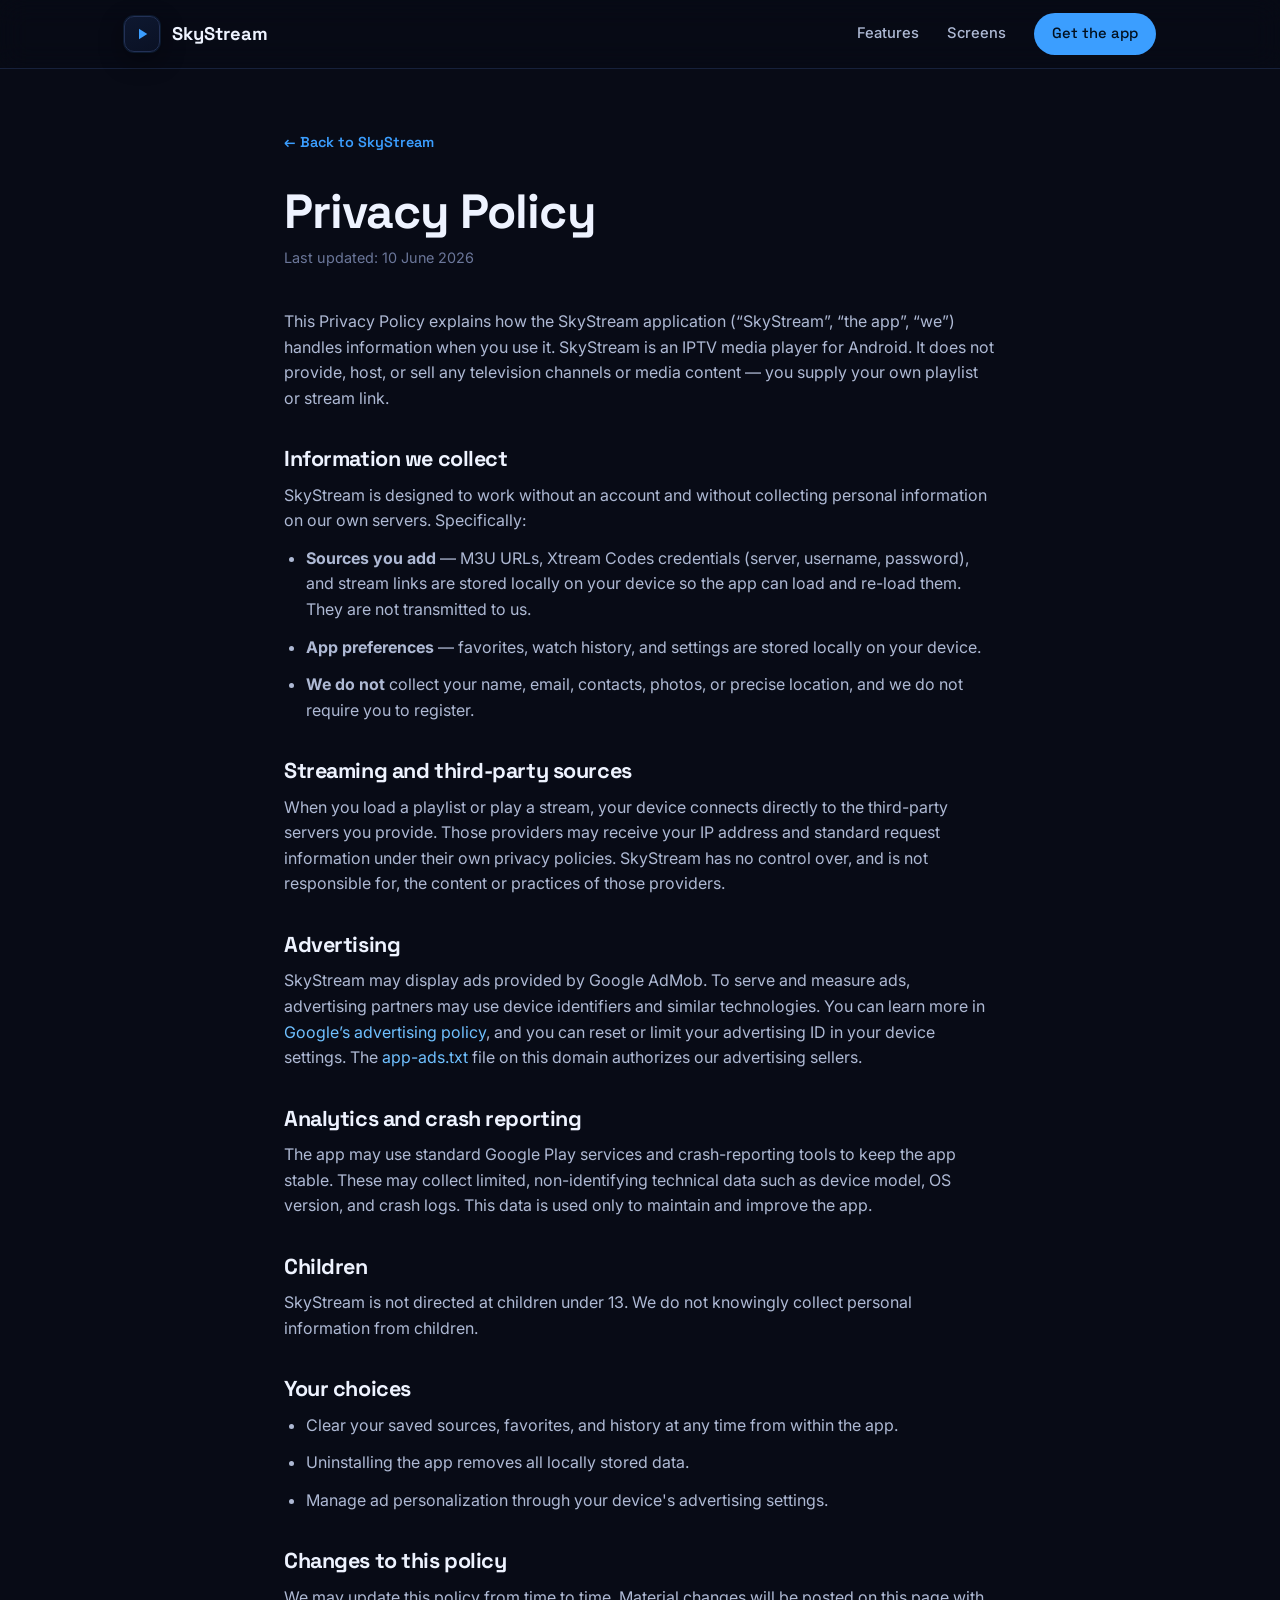
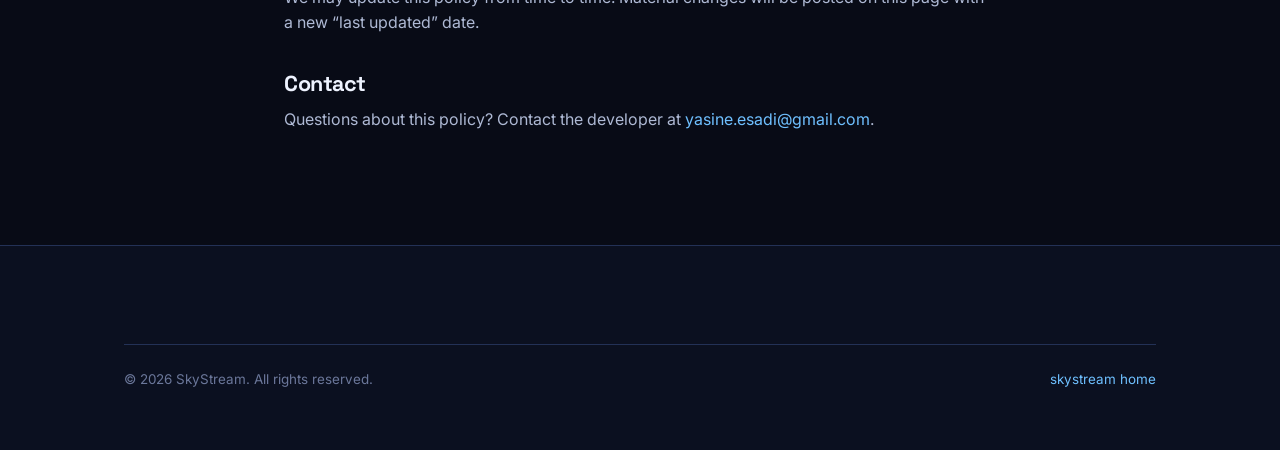
==== privacy-policy.html @ 819ec319 "add pub add web content" ====
<!DOCTYPE html>
<html lang="en">
<head>
  <meta charset="UTF-8" />
  <meta name="viewport" content="width=device-width, initial-scale=1.0" />
  <title>Privacy Policy — SkyStream</title>
  <meta name="description" content="Privacy policy for the SkyStream IPTV player Android app." />
  <link rel="preconnect" href="https://fonts.googleapis.com" />
  <link rel="preconnect" href="https://fonts.gstatic.com" crossorigin />
  <link href="https://fonts.googleapis.com/css2?family=Space+Grotesk:wght@500;600;700&family=Inter:wght@400;500;600&display=swap" rel="stylesheet" />
  <link rel="stylesheet" href="styles.css" />
</head>
<body>
  <header class="nav">
    <div class="wrap">
      <a class="brand" href="index.html">
        <span class="glyph" aria-hidden="true"><svg viewBox="0 0 24 24" fill="none"><path d="M8 5v14l11-7L8 5z" fill="#3b9eff"/></svg></span>
        SkyStream
      </a>
      <nav class="nav-links" aria-label="Primary">
        <a href="index.html#features">Features</a>
        <a href="index.html#screens">Screens</a>
        <a class="nav-cta" href="https://play.google.com/store/apps/details?id=com.essadi.skystream">Get the app</a>
      </nav>
    </div>
  </header>

  <main class="legal">
    <div class="wrap">
      <a class="back" href="index.html">← Back to SkyStream</a>
      <h1>Privacy Policy</h1>
      <p class="updated">Last updated: 10 June 2026</p>

      <p>This Privacy Policy explains how the SkyStream application (“SkyStream”, “the app”, “we”) handles information when you use it. SkyStream is an IPTV media player for Android. It does not provide, host, or sell any television channels or media content — you supply your own playlist or stream link.</p>

      <h2>Information we collect</h2>
      <p>SkyStream is designed to work without an account and without collecting personal information on our own servers. Specifically:</p>
      <ul>
        <li><strong>Sources you add</strong> — M3U URLs, Xtream Codes credentials (server, username, password), and stream links are stored locally on your device so the app can load and re-load them. They are not transmitted to us.</li>
        <li><strong>App preferences</strong> — favorites, watch history, and settings are stored locally on your device.</li>
        <li><strong>We do not</strong> collect your name, email, contacts, photos, or precise location, and we do not require you to register.</li>
      </ul>

      <h2>Streaming and third-party sources</h2>
      <p>When you load a playlist or play a stream, your device connects directly to the third-party servers you provide. Those providers may receive your IP address and standard request information under their own privacy policies. SkyStream has no control over, and is not responsible for, the content or practices of those providers.</p>

      <h2>Advertising</h2>
      <p>SkyStream may display ads provided by Google AdMob. To serve and measure ads, advertising partners may use device identifiers and similar technologies. You can learn more in <a href="https://policies.google.com/technologies/ads">Google’s advertising policy</a>, and you can reset or limit your advertising ID in your device settings. The <a href="app-ads.txt">app-ads.txt</a> file on this domain authorizes our advertising sellers.</p>

      <h2>Analytics and crash reporting</h2>
      <p>The app may use standard Google Play services and crash-reporting tools to keep the app stable. These may collect limited, non-identifying technical data such as device model, OS version, and crash logs. This data is used only to maintain and improve the app.</p>

      <h2>Children</h2>
      <p>SkyStream is not directed at children under 13. We do not knowingly collect personal information from children.</p>

      <h2>Your choices</h2>
      <ul>
        <li>Clear your saved sources, favorites, and history at any time from within the app.</li>
        <li>Uninstalling the app removes all locally stored data.</li>
        <li>Manage ad personalization through your device's advertising settings.</li>
      </ul>

      <h2>Changes to this policy</h2>
      <p>We may update this policy from time to time. Material changes will be posted on this page with a new “last updated” date.</p>

      <h2>Contact</h2>
      <p>Questions about this policy? Contact the developer at <a href="mailto:yasine.esadi@gmail.com">yasine.esadi@gmail.com</a>.</p>
    </div>
  </main>

  <footer>
    <div class="wrap">
      <div class="foot-base">
        <span>© 2026 SkyStream. All rights reserved.</span>
        <span><a href="index.html" style="color:var(--sky-bright)">skystream home</a></span>
      </div>
    </div>
  </footer>
</body>
</html>
---- styles.css ----
/* ============================================================
   SkyStream — landing page styles
   Palette: night-sky navy + sky blue, with a "live signal"
   pulse as the signature motif.
   ============================================================ */

:root {
  --bg:        #080b16;
  --bg-2:      #0b1020;
  --surface:   #121a30;
  --surface-2: #18233f;
  --line:      #233156;
  --sky:       #3b9eff;   /* the app's accent */
  --sky-bright:#6fc0ff;
  --sky-deep:  #1d6fd6;
  --online:    #34d399;   /* the app's "online/working" green */
  --offline:   #f0556a;
  --ink:       #eef3ff;
  --ink-soft:  #aeb9d4;
  --ink-mute:  #6b779a;

  --font-display: "Space Grotesk", system-ui, sans-serif;
  --font-body:    "Inter", system-ui, -apple-system, sans-serif;

  --maxw: 1080px;
  --radius: 18px;
}

* { box-sizing: border-box; margin: 0; padding: 0; }

html { scroll-behavior: smooth; }

body {
  font-family: var(--font-body);
  background: var(--bg);
  color: var(--ink);
  line-height: 1.6;
  -webkit-font-smoothing: antialiased;
  overflow-x: hidden;
}

a { color: inherit; text-decoration: none; }
img { display: block; max-width: 100%; }

.wrap { width: 100%; max-width: var(--maxw); margin-inline: auto; padding-inline: 24px; }

.eyebrow {
  font-family: var(--font-display);
  text-transform: uppercase;
  letter-spacing: .22em;
  font-size: .72rem;
  font-weight: 600;
  color: var(--sky);
  display: inline-flex;
  align-items: center;
  gap: 10px;
}
.eyebrow::before {
  content: "";
  width: 26px; height: 1px;
  background: linear-gradient(90deg, var(--sky), transparent);
}

h1, h2, h3 { font-family: var(--font-display); line-height: 1.08; letter-spacing: -0.02em; }

/* ---------- Top nav ---------- */
.nav {
  position: sticky; top: 0; z-index: 50;
  backdrop-filter: blur(14px);
  background: rgba(8,11,22,.72);
  border-bottom: 1px solid rgba(35,49,86,.6);
}
.nav .wrap { display: flex; align-items: center; justify-content: space-between; height: 68px; }
.brand { display: flex; align-items: center; gap: 12px; font-family: var(--font-display); font-weight: 700; font-size: 1.15rem; }
.brand .glyph {
  width: 36px; height: 36px; border-radius: 10px;
  background: linear-gradient(160deg, #0e1830, #0a1124);
  border: 1px solid var(--line);
  display: grid; place-items: center;
  box-shadow: 0 0 0 1px rgba(59,158,255,.12), 0 8px 24px rgba(0,0,0,.4);
}
.brand .glyph svg { width: 18px; height: 18px; }
.nav-links { display: flex; align-items: center; gap: 28px; }
.nav-links a { color: var(--ink-soft); font-size: .92rem; font-weight: 500; transition: color .2s; }
.nav-links a:hover { color: var(--ink); }
.nav-cta {
  font-family: var(--font-display); font-weight: 600; font-size: .85rem;
  padding: 9px 18px; border-radius: 999px;
  background: var(--sky); color: #02101f !important;
  transition: transform .2s, box-shadow .2s;
}
.nav-cta:hover { transform: translateY(-1px); box-shadow: 0 8px 20px rgba(59,158,255,.35); }
@media (max-width: 720px){ .nav-links a:not(.nav-cta){ display:none; } }

/* ---------- Hero ---------- */
.hero { position: relative; padding: 84px 0 96px; overflow: hidden; }
.hero::before { /* sky-glow */
  content:""; position:absolute; inset:-30% 0 auto 0; height: 720px;
  background:
    radial-gradient(60% 50% at 72% 18%, rgba(59,158,255,.20), transparent 70%),
    radial-gradient(50% 50% at 12% 0%, rgba(29,111,214,.16), transparent 70%);
  pointer-events:none;
}
.hero .wrap { position: relative; display: grid; grid-template-columns: 1.05fr .95fr; gap: 48px; align-items: center; }
.hero-copy h1 {
  font-size: clamp(2.6rem, 6vw, 4.1rem);
  font-weight: 700; margin: 20px 0 18px;
}
.hero-copy h1 .grad {
  background: linear-gradient(110deg, var(--sky-bright), var(--sky) 60%, var(--sky-deep));
  -webkit-background-clip: text; background-clip: text; color: transparent;
}
.hero-copy p.lede { font-size: 1.12rem; color: var(--ink-soft); max-width: 30ch; }
.hero-actions { display: flex; flex-wrap: wrap; gap: 14px; margin-top: 30px; }

.btn {
  display: inline-flex; align-items: center; gap: 11px;
  font-family: var(--font-display); font-weight: 600;
  padding: 14px 22px; border-radius: 14px; font-size: .98rem;
  transition: transform .2s, box-shadow .2s, background .2s, border-color .2s;
}
.btn-play { background: var(--sky); color: #02101f; box-shadow: 0 10px 30px rgba(59,158,255,.30); }
.btn-play:hover { transform: translateY(-2px); box-shadow: 0 16px 40px rgba(59,158,255,.42); }
.btn-play small { display: block; font-size: .62rem; font-weight: 500; letter-spacing: .12em; text-transform: uppercase; opacity: .7; line-height: 1; margin-bottom: 2px; }
.btn-play strong { font-size: 1.02rem; line-height: 1; }
.btn-ghost { background: transparent; color: var(--ink); border: 1px solid var(--line); }
.btn-ghost:hover { border-color: var(--sky); transform: translateY(-2px); }

.hero-meta { display: flex; gap: 26px; margin-top: 34px; }
.hero-meta .stat .n { font-family: var(--font-display); font-weight: 700; font-size: 1.5rem; color: var(--ink); }
.hero-meta .stat .l { font-size: .78rem; color: var(--ink-mute); letter-spacing: .04em; }
.hero-meta .stat .n .dot { color: var(--online); }

/* ---- hero device + pulse signature ---- */
.hero-stage { position: relative; display: grid; place-items: center; }
.pulse { position: absolute; inset: 0; display: grid; place-items: center; pointer-events: none; }
.pulse span {
  position: absolute; width: 120px; height: 120px; border-radius: 50%;
  border: 1px solid rgba(59,158,255,.45);
  animation: ring 3.6s ease-out infinite;
}
.pulse span:nth-child(2){ animation-delay: 1.2s; }
.pulse span:nth-child(3){ animation-delay: 2.4s; }
@keyframes ring {
  0%   { transform: scale(.4); opacity: .8; }
  100% { transform: scale(4.4); opacity: 0; }
}
.device {
  position: relative; z-index: 2;
  width: 280px; border-radius: 38px; padding: 10px;
  background: linear-gradient(160deg, #1a2540, #0c1428);
  border: 1px solid var(--line);
  box-shadow: 0 40px 80px rgba(2,8,23,.7), 0 0 0 1px rgba(59,158,255,.10);
}
.device img { border-radius: 30px; width: 100%; }
.device::after { /* notch */
  content:""; position:absolute; top: 20px; left: 50%; transform: translateX(-50%);
  width: 90px; height: 6px; border-radius: 4px; background: rgba(255,255,255,.08);
}
.float-chip {
  position: absolute; z-index: 3;
  display: inline-flex; align-items: center; gap: 8px;
  font-family: var(--font-display); font-weight: 600; font-size: .82rem;
  padding: 9px 13px; border-radius: 12px;
  background: rgba(18,26,48,.92); border: 1px solid var(--line);
  backdrop-filter: blur(8px); box-shadow: 0 12px 30px rgba(0,0,0,.4);
}
.float-chip .live { width: 9px; height: 9px; border-radius: 50%; background: var(--online); box-shadow: 0 0 10px var(--online); }
.float-chip.one { top: 14%; left: -8%; }
.float-chip.two { bottom: 18%; right: -10%; }
.float-chip .ms { color: var(--online); }
@media (max-width: 900px){
  .hero .wrap { grid-template-columns: 1fr; gap: 56px; }
  .hero-copy { text-align: center; }
  .hero-copy p.lede { max-width: none; }
  .hero-actions, .hero-meta { justify-content: center; }
  .eyebrow { justify-content: center; }
  .float-chip.one { left: 2%; } .float-chip.two { right: 2%; }
}

/* ---------- Section scaffolding ---------- */
section { position: relative; }
.section-head { max-width: 620px; margin-bottom: 52px; }
.section-head h2 { font-size: clamp(1.9rem, 4vw, 2.7rem); font-weight: 700; margin: 16px 0 14px; }
.section-head p { color: var(--ink-soft); font-size: 1.05rem; }

.features { padding: 96px 0; }
.feature-grid { display: grid; grid-template-columns: repeat(3, 1fr); gap: 18px; }
.card {
  position: relative; background: var(--surface);
  border: 1px solid var(--line); border-radius: var(--radius);
  padding: 30px 26px; overflow: hidden;
  transition: transform .25s, border-color .25s, background .25s;
}
.card:hover { transform: translateY(-4px); border-color: rgba(59,158,255,.5); background: var(--surface-2); }
.card .ic {
  width: 46px; height: 46px; border-radius: 12px; margin-bottom: 20px;
  display: grid; place-items: center;
  background: linear-gradient(160deg, rgba(59,158,255,.18), rgba(59,158,255,.04));
  border: 1px solid rgba(59,158,255,.3);
}
.card .ic svg { width: 22px; height: 22px; stroke: var(--sky-bright); }
.card h3 { font-size: 1.18rem; font-weight: 600; margin-bottom: 9px; }
.card p { color: var(--ink-soft); font-size: .95rem; }
.card.wide { grid-column: span 2; }
@media (max-width: 860px){ .feature-grid { grid-template-columns: 1fr 1fr; } .card.wide { grid-column: span 2; } }
@media (max-width: 560px){ .feature-grid { grid-template-columns: 1fr; } .card.wide { grid-column: span 1; } }

/* ---------- Format support strip ---------- */
.formats { padding: 30px 0 96px; }
.format-panel {
  background: linear-gradient(160deg, var(--surface), var(--bg-2));
  border: 1px solid var(--line); border-radius: 24px; padding: 40px;
}
.format-panel h3 { font-size: 1.4rem; margin-bottom: 6px; }
.format-panel .sub { color: var(--ink-mute); font-size: .92rem; margin-bottom: 28px; }
.format-list { display: flex; flex-wrap: wrap; gap: 12px; }
.fmt {
  display: inline-flex; align-items: center; gap: 10px;
  padding: 11px 16px; border-radius: 12px;
  background: rgba(255,255,255,.02); border: 1px solid var(--line);
  font-family: var(--font-display); font-weight: 600; font-size: .92rem;
}
.fmt .tag { color: var(--ink-mute); font-family: var(--font-body); font-weight: 400; font-size: .82rem; }
.fmt .mk { width: 18px; height: 18px; flex: none; }
.fmt.ok { border-color: rgba(52,211,153,.35); }
.fmt.ok .mk { stroke: var(--online); }
.fmt.no { opacity: .55; }
.fmt.no .mk { stroke: var(--offline); }

/* ---------- Gallery ---------- */
.gallery { padding: 0 0 100px; }
.shots { display: grid; grid-template-columns: repeat(4, 1fr); gap: 18px; }
.shot {
  border-radius: 22px; overflow: hidden; border: 1px solid var(--line);
  background: var(--surface); transition: transform .25s, border-color .25s;
}
.shot:hover { transform: translateY(-5px); border-color: rgba(59,158,255,.45); }
.shot img { width: 100%; }
.shot figcaption {
  font-family: var(--font-display); font-size: .82rem; font-weight: 500;
  color: var(--ink-soft); padding: 13px 16px; border-top: 1px solid var(--line);
}
@media (max-width: 880px){ .shots { grid-template-columns: 1fr 1fr; } }

/* ---------- CTA band ---------- */
.cta-band { padding: 70px 0 96px; }
.cta-inner {
  position: relative; overflow: hidden;
  background: linear-gradient(135deg, var(--sky-deep), var(--sky));
  border-radius: 28px; padding: 56px 48px; text-align: center;
}
.cta-inner::before {
  content:""; position:absolute; inset: 0;
  background: radial-gradient(40% 80% at 80% -10%, rgba(255,255,255,.25), transparent 60%);
}
.cta-inner h2 { position: relative; color: #04121f; font-size: clamp(1.8rem, 4vw, 2.6rem); font-weight: 700; }
.cta-inner p { position: relative; color: rgba(4,18,31,.78); margin: 12px auto 28px; max-width: 46ch; font-size: 1.05rem; }
.cta-inner .btn { position: relative; background: #04121f; color: #eaf4ff; }
.cta-inner .btn:hover { background: #02080f; }

/* ---------- Footer ---------- */
footer { border-top: 1px solid var(--line); padding: 54px 0 60px; background: var(--bg-2); }
.foot-grid { display: flex; justify-content: space-between; gap: 40px; flex-wrap: wrap; }
.foot-brand { max-width: 30ch; }
.foot-brand p { color: var(--ink-mute); font-size: .9rem; margin-top: 14px; }
.foot-cols { display: flex; gap: 64px; flex-wrap: wrap; }
.foot-col h4 { font-family: var(--font-display); font-size: .78rem; text-transform: uppercase; letter-spacing: .16em; color: var(--ink-mute); margin-bottom: 16px; }
.foot-col a { display: block; color: var(--ink-soft); font-size: .92rem; margin-bottom: 11px; transition: color .2s; }
.foot-col a:hover { color: var(--sky-bright); }
.foot-base { margin-top: 44px; padding-top: 24px; border-top: 1px solid var(--line); display: flex; justify-content: space-between; gap: 16px; flex-wrap: wrap; color: var(--ink-mute); font-size: .84rem; }

/* ---------- Legal page ---------- */
.legal { padding: 60px 0 100px; }
.legal .wrap { max-width: 760px; }
.legal h1 { font-size: clamp(2rem, 5vw, 3rem); font-weight: 700; margin-bottom: 8px; }
.legal .updated { color: var(--ink-mute); font-size: .9rem; margin-bottom: 40px; }
.legal h2 { font-size: 1.35rem; margin: 36px 0 12px; color: var(--ink); }
.legal p, .legal li { color: var(--ink-soft); margin-bottom: 12px; }
.legal ul { padding-left: 22px; }
.legal a { color: var(--sky-bright); }
.legal .back { display: inline-flex; align-items: center; gap: 8px; color: var(--sky); font-family: var(--font-display); font-weight: 600; font-size: .9rem; margin-bottom: 32px; }

/* ---------- Motion / a11y ---------- */
:focus-visible { outline: 2px solid var(--sky-bright); outline-offset: 3px; border-radius: 4px; }
@media (prefers-reduced-motion: reduce) {
  * { animation: none !important; scroll-behavior: auto; }
}
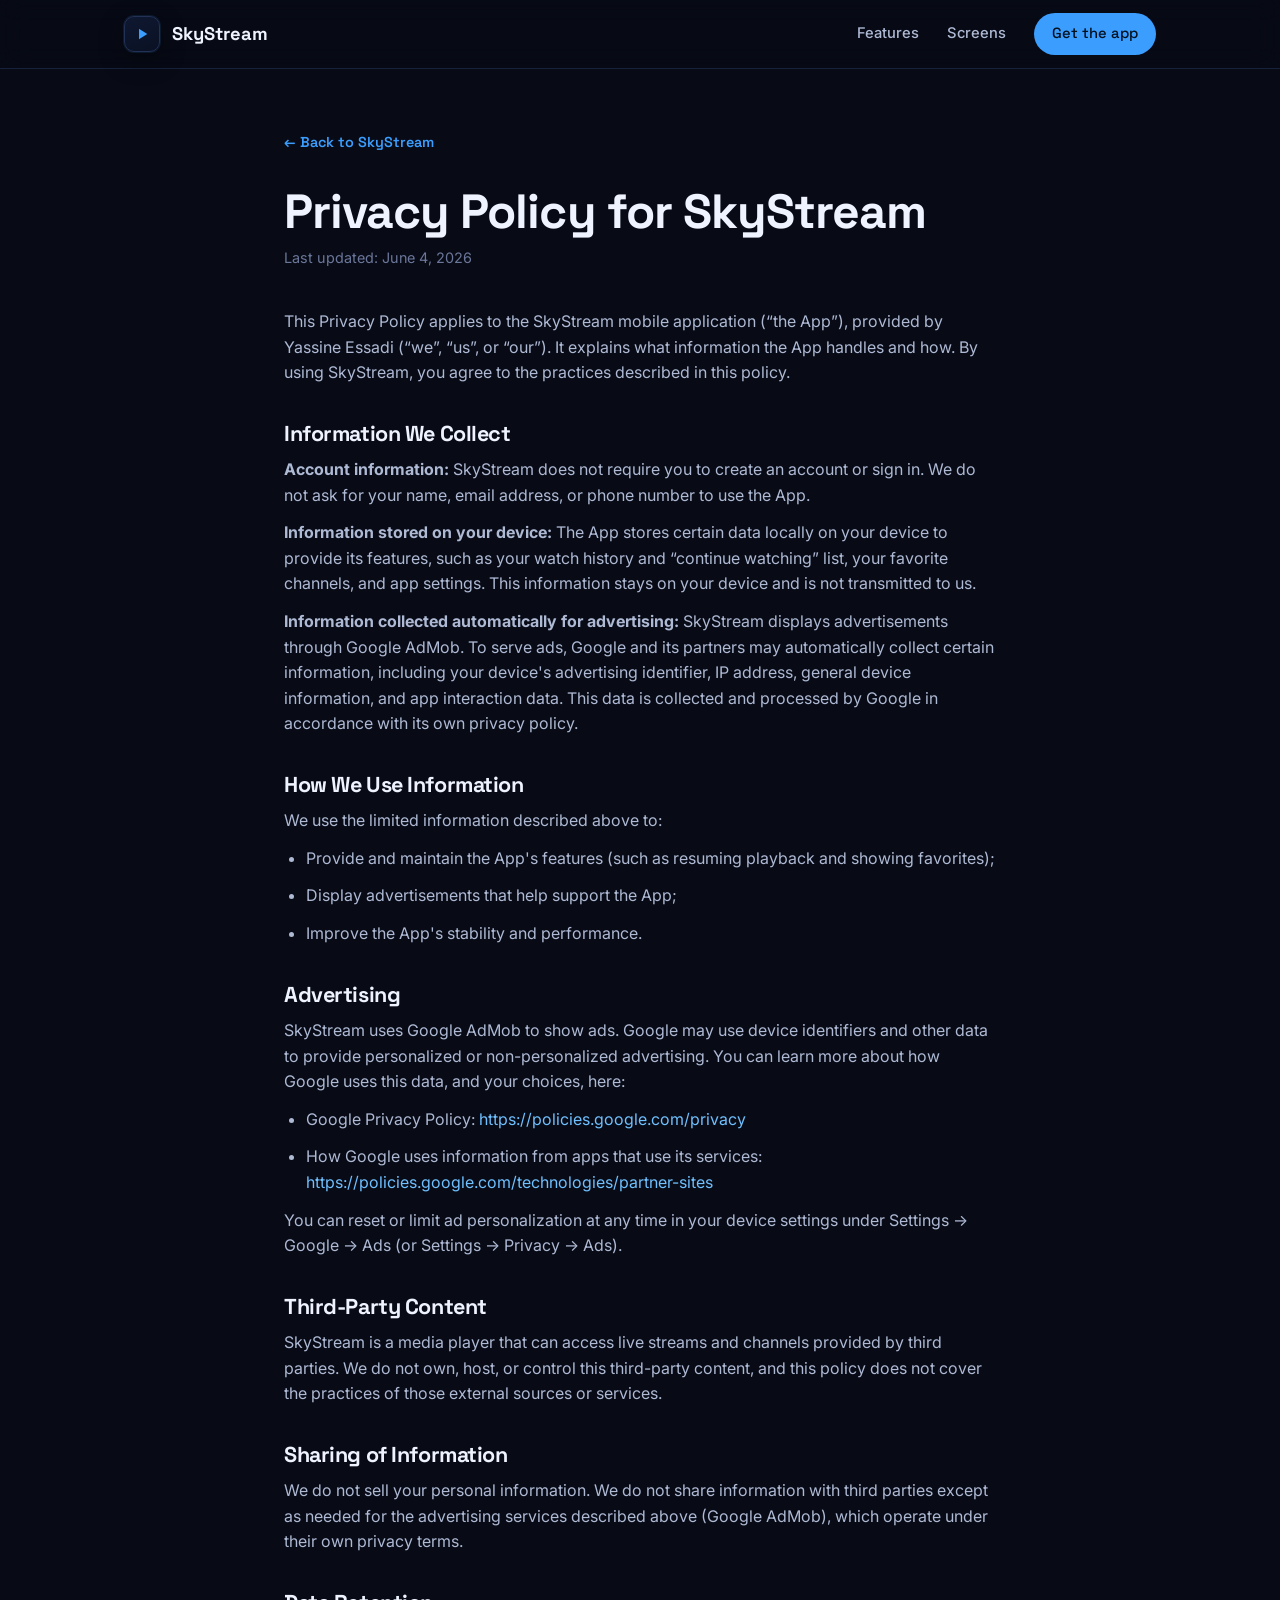
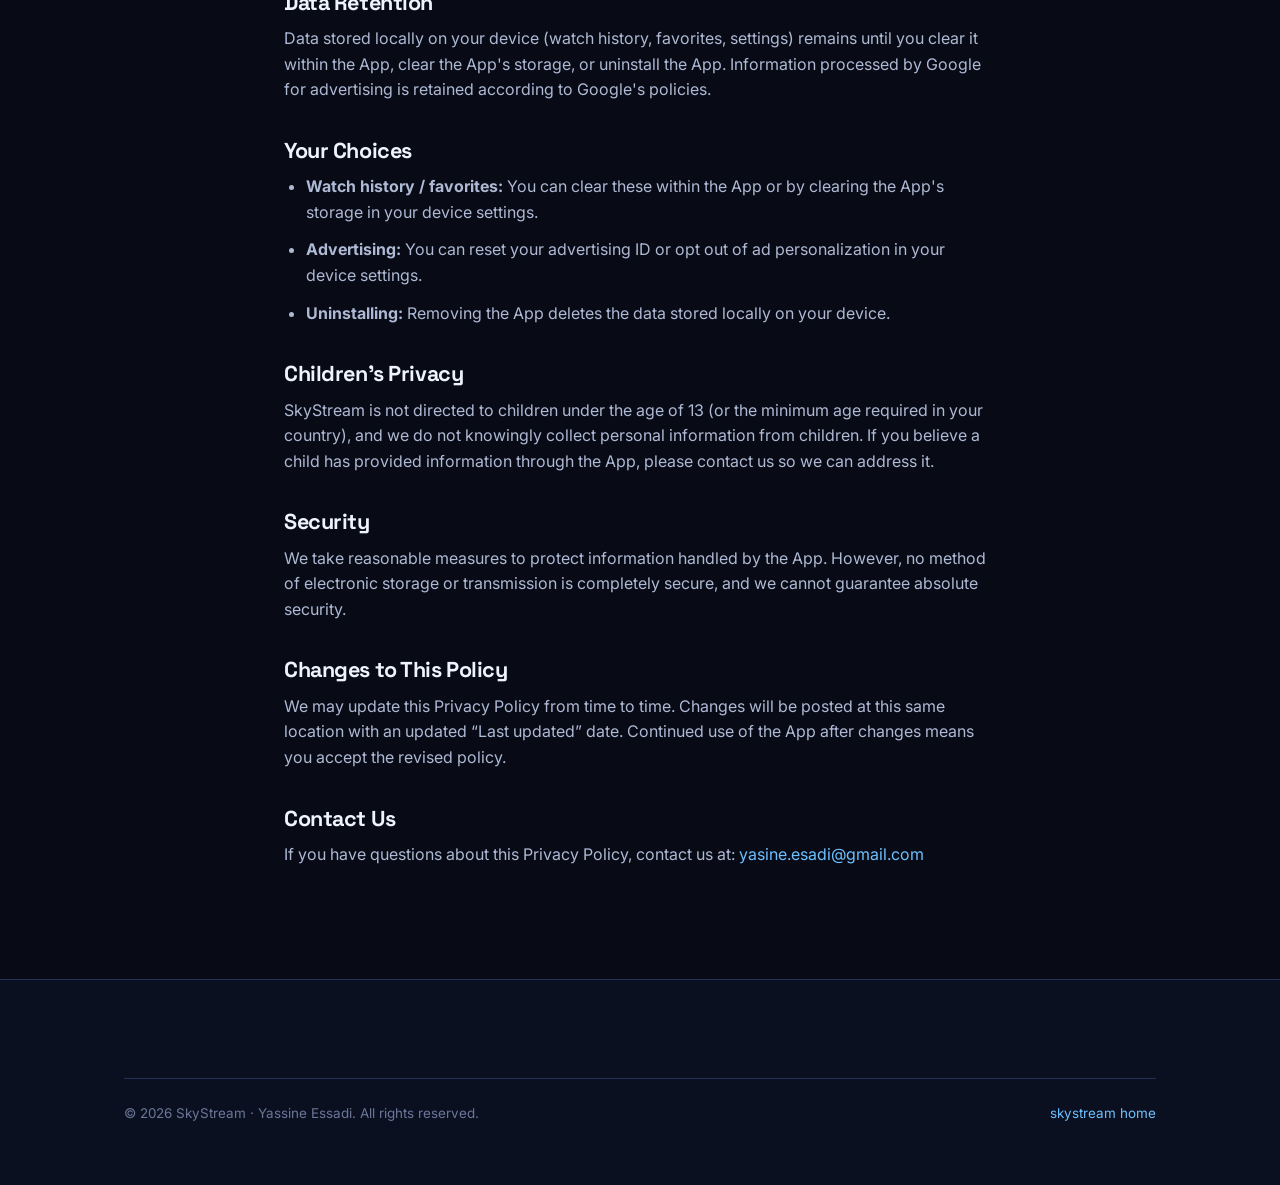
==== commit e587e8c7: "fix app-ads issues add clean privcy and remove old one" ====
--- a/privacy-policy.html
+++ b/privacy-policy.html
@@ -4,7 +4,7 @@
   <meta charset="UTF-8" />
   <meta name="viewport" content="width=device-width, initial-scale=1.0" />
   <title>Privacy Policy — SkyStream</title>
-  <meta name="description" content="Privacy policy for the SkyStream IPTV player Android app." />
+  <meta name="description" content="Privacy policy for the SkyStream IPTV player Android app, provided by Yassine Essadi." />
   <link rel="preconnect" href="https://fonts.googleapis.com" />
   <link rel="preconnect" href="https://fonts.gstatic.com" crossorigin />
   <link href="https://fonts.googleapis.com/css2?family=Space+Grotesk:wght@500;600;700&family=Inter:wght@400;500;600&display=swap" rel="stylesheet" />
@@ -28,50 +28,66 @@
   <main class="legal">
     <div class="wrap">
       <a class="back" href="index.html">← Back to SkyStream</a>
-      <h1>Privacy Policy</h1>
-      <p class="updated">Last updated: 10 June 2026</p>
+      <h1>Privacy Policy for SkyStream</h1>
+      <p class="updated">Last updated: June 4, 2026</p>
 
-      <p>This Privacy Policy explains how the SkyStream application (“SkyStream”, “the app”, “we”) handles information when you use it. SkyStream is an IPTV media player for Android. It does not provide, host, or sell any television channels or media content — you supply your own playlist or stream link.</p>
+      <p>This Privacy Policy applies to the SkyStream mobile application (“the App”), provided by Yassine Essadi (“we”, “us”, or “our”). It explains what information the App handles and how. By using SkyStream, you agree to the practices described in this policy.</p>
 
-      <h2>Information we collect</h2>
-      <p>SkyStream is designed to work without an account and without collecting personal information on our own servers. Specifically:</p>
+      <h2>Information We Collect</h2>
+      <p><strong>Account information:</strong> SkyStream does not require you to create an account or sign in. We do not ask for your name, email address, or phone number to use the App.</p>
+      <p><strong>Information stored on your device:</strong> The App stores certain data locally on your device to provide its features, such as your watch history and “continue watching” list, your favorite channels, and app settings. This information stays on your device and is not transmitted to us.</p>
+      <p><strong>Information collected automatically for advertising:</strong> SkyStream displays advertisements through Google AdMob. To serve ads, Google and its partners may automatically collect certain information, including your device's advertising identifier, IP address, general device information, and app interaction data. This data is collected and processed by Google in accordance with its own privacy policy.</p>
+
+      <h2>How We Use Information</h2>
+      <p>We use the limited information described above to:</p>
       <ul>
-        <li><strong>Sources you add</strong> — M3U URLs, Xtream Codes credentials (server, username, password), and stream links are stored locally on your device so the app can load and re-load them. They are not transmitted to us.</li>
-        <li><strong>App preferences</strong> — favorites, watch history, and settings are stored locally on your device.</li>
-        <li><strong>We do not</strong> collect your name, email, contacts, photos, or precise location, and we do not require you to register.</li>
+        <li>Provide and maintain the App's features (such as resuming playback and showing favorites);</li>
+        <li>Display advertisements that help support the App;</li>
+        <li>Improve the App's stability and performance.</li>
       </ul>
 
-      <h2>Streaming and third-party sources</h2>
-      <p>When you load a playlist or play a stream, your device connects directly to the third-party servers you provide. Those providers may receive your IP address and standard request information under their own privacy policies. SkyStream has no control over, and is not responsible for, the content or practices of those providers.</p>
+      <h2>Advertising</h2>
+      <p>SkyStream uses Google AdMob to show ads. Google may use device identifiers and other data to provide personalized or non-personalized advertising. You can learn more about how Google uses this data, and your choices, here:</p>
+      <ul>
+        <li>Google Privacy Policy: <a href="https://policies.google.com/privacy">https://policies.google.com/privacy</a></li>
+        <li>How Google uses information from apps that use its services: <a href="https://policies.google.com/technologies/partner-sites">https://policies.google.com/technologies/partner-sites</a></li>
+      </ul>
+      <p>You can reset or limit ad personalization at any time in your device settings under Settings → Google → Ads (or Settings → Privacy → Ads).</p>
 
-      <h2>Advertising</h2>
-      <p>SkyStream may display ads provided by Google AdMob. To serve and measure ads, advertising partners may use device identifiers and similar technologies. You can learn more in <a href="https://policies.google.com/technologies/ads">Google’s advertising policy</a>, and you can reset or limit your advertising ID in your device settings. The <a href="app-ads.txt">app-ads.txt</a> file on this domain authorizes our advertising sellers.</p>
+      <h2>Third-Party Content</h2>
+      <p>SkyStream is a media player that can access live streams and channels provided by third parties. We do not own, host, or control this third-party content, and this policy does not cover the practices of those external sources or services.</p>
 
-      <h2>Analytics and crash reporting</h2>
-      <p>The app may use standard Google Play services and crash-reporting tools to keep the app stable. These may collect limited, non-identifying technical data such as device model, OS version, and crash logs. This data is used only to maintain and improve the app.</p>
+      <h2>Sharing of Information</h2>
+      <p>We do not sell your personal information. We do not share information with third parties except as needed for the advertising services described above (Google AdMob), which operate under their own privacy terms.</p>
 
-      <h2>Children</h2>
-      <p>SkyStream is not directed at children under 13. We do not knowingly collect personal information from children.</p>
+      <h2>Data Retention</h2>
+      <p>Data stored locally on your device (watch history, favorites, settings) remains until you clear it within the App, clear the App's storage, or uninstall the App. Information processed by Google for advertising is retained according to Google's policies.</p>
 
-      <h2>Your choices</h2>
+      <h2>Your Choices</h2>
       <ul>
-        <li>Clear your saved sources, favorites, and history at any time from within the app.</li>
-        <li>Uninstalling the app removes all locally stored data.</li>
-        <li>Manage ad personalization through your device's advertising settings.</li>
+        <li><strong>Watch history / favorites:</strong> You can clear these within the App or by clearing the App's storage in your device settings.</li>
+        <li><strong>Advertising:</strong> You can reset your advertising ID or opt out of ad personalization in your device settings.</li>
+        <li><strong>Uninstalling:</strong> Removing the App deletes the data stored locally on your device.</li>
       </ul>
 
-      <h2>Changes to this policy</h2>
-      <p>We may update this policy from time to time. Material changes will be posted on this page with a new “last updated” date.</p>
+      <h2>Children's Privacy</h2>
+      <p>SkyStream is not directed to children under the age of 13 (or the minimum age required in your country), and we do not knowingly collect personal information from children. If you believe a child has provided information through the App, please contact us so we can address it.</p>
 
-      <h2>Contact</h2>
-      <p>Questions about this policy? Contact the developer at <a href="mailto:yasine.esadi@gmail.com">yasine.esadi@gmail.com</a>.</p>
+      <h2>Security</h2>
+      <p>We take reasonable measures to protect information handled by the App. However, no method of electronic storage or transmission is completely secure, and we cannot guarantee absolute security.</p>
+
+      <h2>Changes to This Policy</h2>
+      <p>We may update this Privacy Policy from time to time. Changes will be posted at this same location with an updated “Last updated” date. Continued use of the App after changes means you accept the revised policy.</p>
+
+      <h2>Contact Us</h2>
+      <p>If you have questions about this Privacy Policy, contact us at: <a href="mailto:yasine.esadi@gmail.com">yasine.esadi@gmail.com</a></p>
     </div>
   </main>
 
   <footer>
     <div class="wrap">
       <div class="foot-base">
-        <span>© 2026 SkyStream. All rights reserved.</span>
+        <span>© 2026 SkyStream · Yassine Essadi. All rights reserved.</span>
         <span><a href="index.html" style="color:var(--sky-bright)">skystream home</a></span>
       </div>
     </div>
